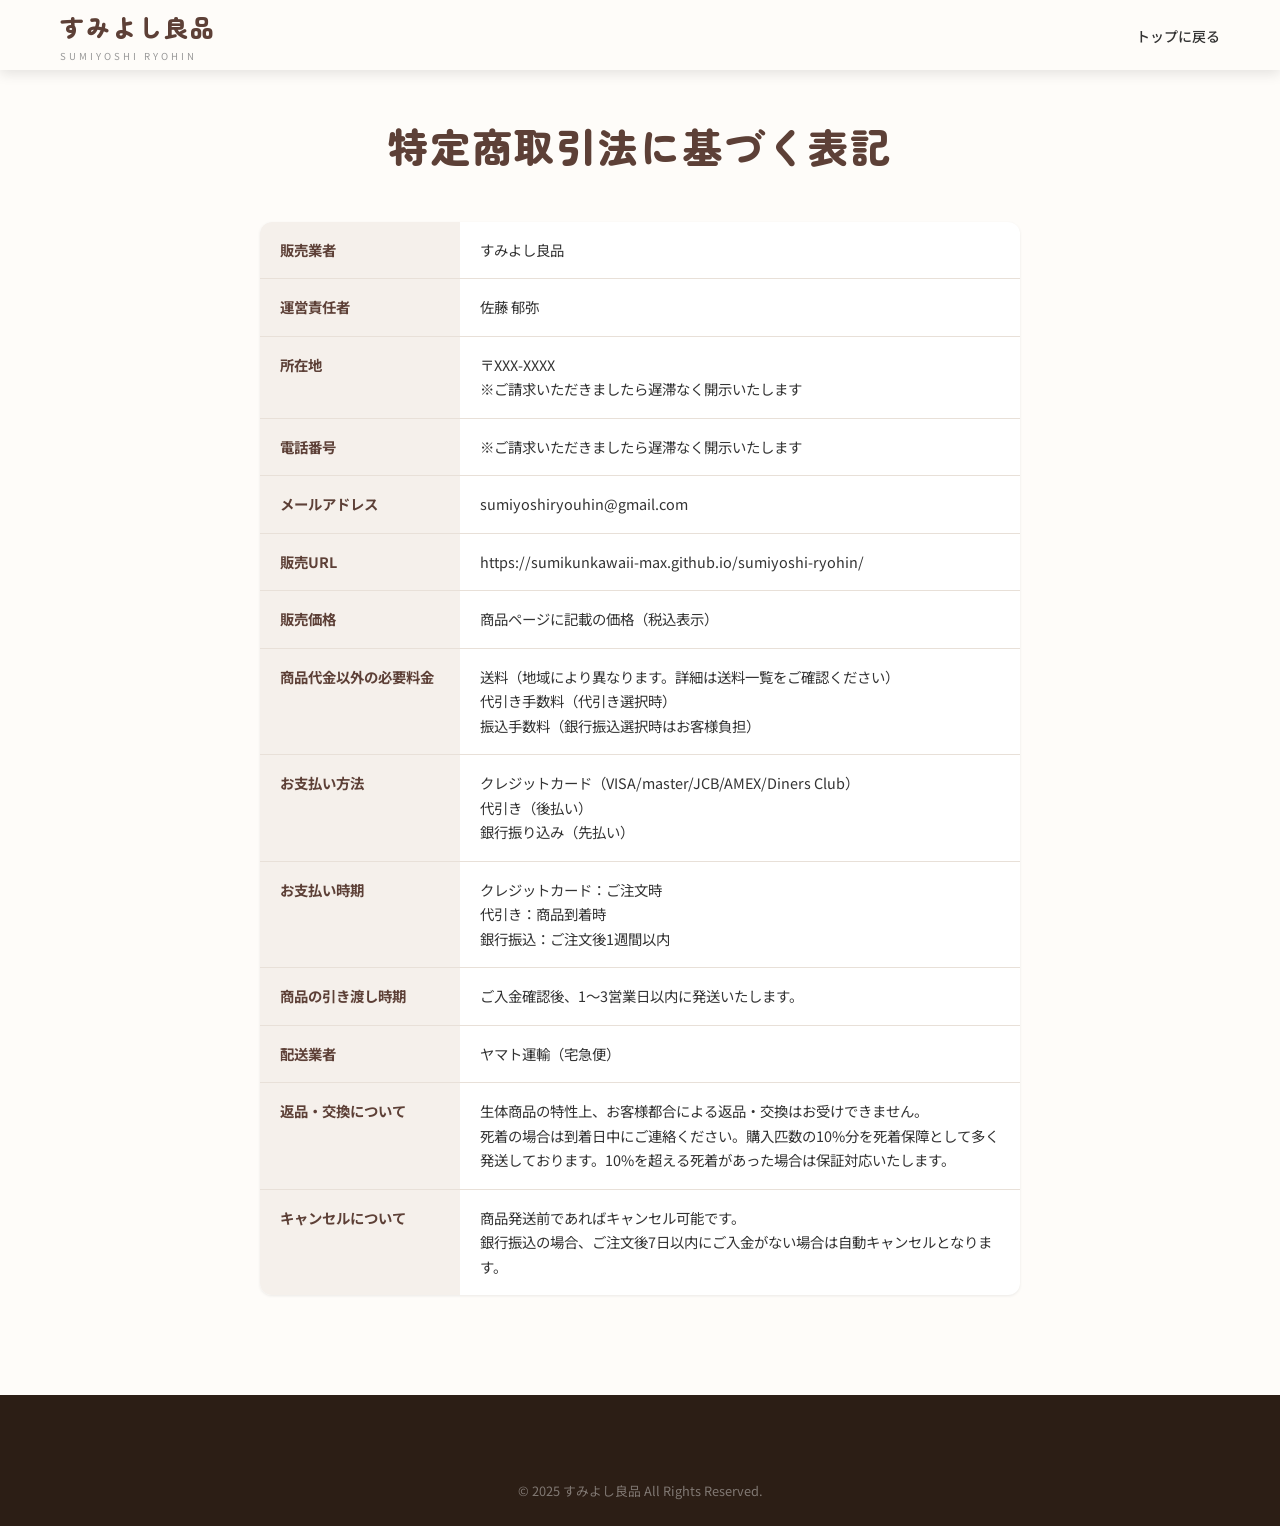
==== tokushoho.html @ f22ff523 "特定商取引法ページ追加・OGPタグ・ファビコン・コピーライト修正" ====
<!DOCTYPE html>
<html lang="ja">
<head>
  <meta charset="UTF-8">
  <meta name="viewport" content="width=device-width, initial-scale=1.0">
  <title>特定商取引法に基づく表記 | すみよし良品</title>
  <link rel="preconnect" href="https://fonts.googleapis.com">
  <link rel="preconnect" href="https://fonts.gstatic.com" crossorigin>
  <link href="https://fonts.googleapis.com/css2?family=Noto+Sans+JP:wght@300;400;500;700;900&family=Zen+Maru+Gothic:wght@400;500;700;900&display=swap" rel="stylesheet">
  <link rel="stylesheet" href="style.css">
  <link rel="icon" href="data:image/svg+xml,<svg xmlns='http://www.w3.org/2000/svg' viewBox='0 0 100 100'><rect width='100' height='100' rx='15' fill='%235D4037'/><text x='50' y='68' font-size='50' text-anchor='middle' fill='white' font-family='sans-serif' font-weight='bold'>良</text></svg>">
</head>
<body>

  <header class="header scrolled" style="position:relative;">
    <div class="header-inner">
      <div class="logo">
        <a href="index.html">
          <span class="logo-main">すみよし良品</span>
          <span class="logo-sub">SUMIYOSHI RYOHIN</span>
        </a>
      </div>
      <nav class="nav" style="display:flex;">
        <ul>
          <li><a href="index.html">トップに戻る</a></li>
        </ul>
      </nav>
    </div>
  </header>

  <section class="section" style="padding-top:40px;">
    <div class="container" style="max-width:800px;">
      <h1 class="section-title" style="text-align:center;margin-bottom:40px;">特定商取引法に基づく表記</h1>

      <table class="legal-table">
        <tr>
          <th>販売業者</th>
          <td>すみよし良品</td>
        </tr>
        <tr>
          <th>運営責任者</th>
          <td>佐藤 郁弥</td>
        </tr>
        <tr>
          <th>所在地</th>
          <td>〒XXX-XXXX<br>※ご請求いただきましたら遅滞なく開示いたします</td>
        </tr>
        <tr>
          <th>電話番号</th>
          <td>※ご請求いただきましたら遅滞なく開示いたします</td>
        </tr>
        <tr>
          <th>メールアドレス</th>
          <td>sumiyoshiryouhin@gmail.com</td>
        </tr>
        <tr>
          <th>販売URL</th>
          <td>https://sumikunkawaii-max.github.io/sumiyoshi-ryohin/</td>
        </tr>
        <tr>
          <th>販売価格</th>
          <td>商品ページに記載の価格（税込表示）</td>
        </tr>
        <tr>
          <th>商品代金以外の必要料金</th>
          <td>送料（地域により異なります。詳細は送料一覧をご確認ください）<br>代引き手数料（代引き選択時）<br>振込手数料（銀行振込選択時はお客様負担）</td>
        </tr>
        <tr>
          <th>お支払い方法</th>
          <td>クレジットカード（VISA/master/JCB/AMEX/Diners Club）<br>代引き（後払い）<br>銀行振り込み（先払い）</td>
        </tr>
        <tr>
          <th>お支払い時期</th>
          <td>クレジットカード：ご注文時<br>代引き：商品到着時<br>銀行振込：ご注文後1週間以内</td>
        </tr>
        <tr>
          <th>商品の引き渡し時期</th>
          <td>ご入金確認後、1〜3営業日以内に発送いたします。</td>
        </tr>
        <tr>
          <th>配送業者</th>
          <td>ヤマト運輸（宅急便）</td>
        </tr>
        <tr>
          <th>返品・交換について</th>
          <td>生体商品の特性上、お客様都合による返品・交換はお受けできません。<br>死着の場合は到着日中にご連絡ください。購入匹数の10%分を死着保障として多く発送しております。10%を超える死着があった場合は保証対応いたします。</td>
        </tr>
        <tr>
          <th>キャンセルについて</th>
          <td>商品発送前であればキャンセル可能です。<br>銀行振込の場合、ご注文後7日以内にご入金がない場合は自動キャンセルとなります。</td>
        </tr>
      </table>
    </div>
  </section>

  <footer class="footer">
    <div class="container">
      <div class="footer-bottom">
        <p>&copy; 2025 すみよし良品 All Rights Reserved.</p>
      </div>
    </div>
  </footer>

</body>
</html>
---- style.css ----
/* =============================================
   すみよし良品 - スタイルシート
   ============================================= */

/* リセット・基本設定 */
*,
*::before,
*::after {
  margin: 0;
  padding: 0;
  box-sizing: border-box;
}

:root {
  --color-primary: #5D4037;
  --color-primary-light: #8D6E63;
  --color-primary-dark: #3E2723;
  --color-accent: #D4A843;
  --color-accent-light: #F0D68A;
  --color-bg: #FEFCF9;
  --color-bg-warm: #F5F0EB;
  --color-bg-dark: #2C1E15;
  --color-text: #333333;
  --color-text-light: #666666;
  --color-text-muted: #999999;
  --color-white: #FFFFFF;
  --color-border: #E8E0D8;
  --color-success: #4CAF50;
  --color-ss: #8BC34A;
  --color-s: #42A5F5;
  --color-m: #FF9800;
  --color-l: #E53935;
  --font-main: 'Noto Sans JP', 'Hiragino Kaku Gothic ProN', 'Hiragino Sans', Meiryo, sans-serif;
  --font-display: 'Zen Maru Gothic', 'Noto Sans JP', sans-serif;
  --shadow-sm: 0 1px 3px rgba(0,0,0,0.08);
  --shadow-md: 0 4px 12px rgba(0,0,0,0.1);
  --shadow-lg: 0 8px 30px rgba(0,0,0,0.12);
  --shadow-xl: 0 20px 60px rgba(0,0,0,0.15);
  --radius-sm: 8px;
  --radius-md: 12px;
  --radius-lg: 20px;
  --radius-xl: 28px;
  --transition: 0.3s ease;
}

html {
  scroll-behavior: smooth;
  font-size: 16px;
}

body {
  font-family: var(--font-main);
  color: var(--color-text);
  background-color: var(--color-bg);
  line-height: 1.8;
  -webkit-font-smoothing: antialiased;
  overflow-x: hidden;
}

img {
  max-width: 100%;
  height: auto;
  display: block;
}

a {
  text-decoration: none;
  color: inherit;
  transition: var(--transition);
}

ul {
  list-style: none;
}

.container {
  max-width: 1200px;
  margin: 0 auto;
  padding: 0 20px;
}

/* =============================================
   ヘッダー
   ============================================= */
.header {
  position: fixed;
  top: 0;
  left: 0;
  width: 100%;
  z-index: 1000;
  background: rgba(254, 252, 249, 0.95);
  backdrop-filter: blur(10px);
  -webkit-backdrop-filter: blur(10px);
  transition: var(--transition);
}

.header.scrolled {
  box-shadow: var(--shadow-md);
}

.header-inner {
  max-width: 1200px;
  margin: 0 auto;
  padding: 0 20px;
  display: flex;
  align-items: center;
  justify-content: space-between;
  height: 70px;
}

.logo a {
  display: flex;
  flex-direction: column;
  align-items: flex-start;
}

.logo-main {
  font-family: var(--font-display);
  font-size: 1.5rem;
  font-weight: 900;
  color: var(--color-primary);
  letter-spacing: 2px;
}

.logo-sub {
  font-size: 0.6rem;
  color: var(--color-text-muted);
  letter-spacing: 3px;
  text-transform: uppercase;
}

.nav ul {
  display: flex;
  gap: 32px;
}

.nav a {
  font-size: 0.875rem;
  font-weight: 500;
  color: var(--color-text);
  position: relative;
  padding: 4px 0;
}

.nav a::after {
  content: '';
  position: absolute;
  bottom: 0;
  left: 0;
  width: 0;
  height: 2px;
  background: var(--color-accent);
  transition: width 0.3s ease;
}

.nav a:hover::after {
  width: 100%;
}

.nav a:hover {
  color: var(--color-primary);
}

/* ヘッダーカートボタン */
.header-cart-btn {
  position: relative;
  background: none;
  border: none;
  cursor: pointer;
  padding: 8px;
  color: var(--color-primary);
  transition: var(--transition);
}

.header-cart-btn:hover {
  color: var(--color-accent);
}

.header-cart-btn svg {
  width: 24px;
  height: 24px;
}

.cart-count {
  position: absolute;
  top: 0;
  right: 0;
  width: 18px;
  height: 18px;
  background: var(--color-text-muted);
  color: var(--color-white);
  font-size: 0.65rem;
  font-weight: 700;
  border-radius: 50%;
  display: flex;
  align-items: center;
  justify-content: center;
  transition: var(--transition);
}

.cart-count.has-items {
  background: var(--color-l);
  animation: cartBounce 0.4s ease;
}

@keyframes cartBounce {
  0%, 100% { transform: scale(1); }
  50% { transform: scale(1.3); }
}

/* ハンバーガー */
.hamburger {
  display: none;
  flex-direction: column;
  gap: 6px;
  background: none;
  border: none;
  cursor: pointer;
  padding: 8px;
  z-index: 1001;
}

.hamburger span {
  display: block;
  width: 24px;
  height: 2px;
  background: var(--color-primary);
  transition: var(--transition);
}

.hamburger.active span:nth-child(1) {
  transform: rotate(45deg) translate(6px, 6px);
}

.hamburger.active span:nth-child(2) {
  opacity: 0;
}

.hamburger.active span:nth-child(3) {
  transform: rotate(-45deg) translate(6px, -6px);
}

/* =============================================
   ヒーローセクション
   ============================================= */
.hero {
  position: relative;
  min-height: 100vh;
  display: flex;
  align-items: center;
  justify-content: center;
  background: linear-gradient(135deg, #3E2723 0%, #5D4037 30%, #795548 60%, #8D6E63 100%);
  overflow: hidden;
}

.hero::before {
  content: '';
  position: absolute;
  inset: 0;
  background:
    radial-gradient(circle at 20% 50%, rgba(212, 168, 67, 0.15) 0%, transparent 50%),
    radial-gradient(circle at 80% 20%, rgba(212, 168, 67, 0.1) 0%, transparent 40%),
    radial-gradient(circle at 60% 80%, rgba(255, 255, 255, 0.05) 0%, transparent 40%);
}

.hero::after {
  content: '';
  position: absolute;
  inset: 0;
  background: url("data:image/svg+xml,%3Csvg width='60' height='60' viewBox='0 0 60 60' xmlns='http://www.w3.org/2000/svg'%3E%3Cg fill='none' fill-rule='evenodd'%3E%3Cg fill='%23ffffff' fill-opacity='0.03'%3E%3Cpath d='M36 34v-4h-2v4h-4v2h4v4h2v-4h4v-2h-4zm0-30V0h-2v4h-4v2h4v4h2V6h4V4h-4zM6 34v-4H4v4H0v2h4v4h2v-4h4v-2H6zM6 4V0H4v4H0v2h4v4h2V6h4V4H6z'/%3E%3C/g%3E%3C/g%3E%3C/svg%3E");
}

.hero-overlay {
  position: absolute;
  inset: 0;
  background: rgba(0, 0, 0, 0.1);
}

.hero-content {
  position: relative;
  z-index: 1;
  text-align: center;
  padding: 20px;
  animation: fadeInUp 1s ease;
}

.hero-badge {
  display: inline-block;
  padding: 8px 24px;
  background: rgba(212, 168, 67, 0.2);
  border: 1px solid rgba(212, 168, 67, 0.4);
  border-radius: 50px;
  color: var(--color-accent-light);
  font-size: 0.85rem;
  font-weight: 500;
  letter-spacing: 2px;
  margin-bottom: 24px;
}

.hero-title {
  font-family: var(--font-display);
  font-size: clamp(2.5rem, 8vw, 5rem);
  font-weight: 900;
  color: var(--color-white);
  letter-spacing: 8px;
  margin-bottom: 20px;
  text-shadow: 0 2px 20px rgba(0,0,0,0.3);
}

.hero-subtitle {
  font-size: clamp(1rem, 2.5vw, 1.25rem);
  color: rgba(255, 255, 255, 0.85);
  line-height: 2;
  margin-bottom: 32px;
  font-weight: 300;
}

.hero-features {
  display: flex;
  gap: 16px;
  justify-content: center;
  flex-wrap: wrap;
  margin-bottom: 40px;
}

.hero-features span {
  padding: 8px 20px;
  background: rgba(255, 255, 255, 0.1);
  border: 1px solid rgba(255, 255, 255, 0.2);
  border-radius: 50px;
  color: var(--color-white);
  font-size: 0.85rem;
  font-weight: 400;
  backdrop-filter: blur(4px);
}

.btn-primary {
  display: inline-block;
  padding: 16px 48px;
  background: var(--color-accent);
  color: var(--color-primary-dark);
  font-size: 1rem;
  font-weight: 700;
  border-radius: 50px;
  letter-spacing: 2px;
  transition: var(--transition);
  box-shadow: 0 4px 20px rgba(212, 168, 67, 0.4);
}

.btn-primary:hover {
  background: var(--color-accent-light);
  transform: translateY(-2px);
  box-shadow: 0 8px 30px rgba(212, 168, 67, 0.5);
}

/* =============================================
   お知らせバー
   ============================================= */
.notice-bar {
  background: var(--color-primary);
  color: var(--color-white);
  padding: 14px 20px;
  text-align: center;
  font-size: 0.9rem;
  letter-spacing: 1px;
}

/* =============================================
   セクション共通
   ============================================= */
.section {
  padding: 100px 0;
}

.section-header {
  text-align: center;
  margin-bottom: 60px;
}

.section-label {
  display: inline-block;
  font-size: 0.75rem;
  font-weight: 700;
  letter-spacing: 4px;
  text-transform: uppercase;
  color: var(--color-accent);
  margin-bottom: 12px;
}

.section-title {
  font-family: var(--font-display);
  font-size: clamp(1.75rem, 4vw, 2.5rem);
  font-weight: 900;
  color: var(--color-primary);
  margin-bottom: 16px;
  letter-spacing: 2px;
}

.section-desc {
  font-size: 1rem;
  color: var(--color-text-light);
}

/* =============================================
   サイズガイド
   ============================================= */
.size-guide {
  background: var(--color-bg-warm);
  border-radius: var(--radius-lg);
  padding: 32px 40px;
  margin-bottom: 48px;
}

.size-guide h3 {
  font-family: var(--font-display);
  font-size: 1.1rem;
  font-weight: 700;
  color: var(--color-primary);
  margin-bottom: 20px;
  text-align: center;
}

.size-guide-items {
  display: flex;
  justify-content: center;
  gap: 24px;
  flex-wrap: wrap;
}

.size-guide-item {
  display: flex;
  align-items: center;
  gap: 10px;
}

.size-label {
  display: inline-flex;
  align-items: center;
  justify-content: center;
  width: 40px;
  height: 40px;
  border-radius: 50%;
  font-size: 0.85rem;
  font-weight: 700;
  color: var(--color-white);
}

.size-label.ss { background: var(--color-ss); }
.size-label.s { background: var(--color-s); }
.size-label.m { background: var(--color-m); }
.size-label.l { background: var(--color-l); }

.size-range {
  font-size: 0.9rem;
  color: var(--color-text-light);
}

/* =============================================
   商品カード
   ============================================= */
.product-grid {
  display: grid;
  grid-template-columns: repeat(4, 1fr);
  gap: 24px;
}

.product-card {
  background: var(--color-white);
  border-radius: var(--radius-lg);
  overflow: hidden;
  box-shadow: var(--shadow-sm);
  transition: var(--transition);
  position: relative;
}

.product-card:hover {
  transform: translateY(-6px);
  box-shadow: var(--shadow-xl);
}

.product-badge {
  position: absolute;
  top: 16px;
  left: 16px;
  z-index: 10;
  padding: 4px 14px;
  background: var(--color-l);
  color: var(--color-white);
  font-size: 0.75rem;
  font-weight: 700;
  border-radius: 50px;
  letter-spacing: 1px;
}

.product-image {
  position: relative;
  overflow: hidden;
  aspect-ratio: 1;
}

.product-image img {
  width: 100%;
  height: 100%;
  object-fit: cover;
  transition: transform 0.5s ease;
}

.product-card:hover .product-image img {
  transform: scale(1.05);
}

.product-size-tag {
  position: absolute;
  bottom: 12px;
  right: 12px;
  width: 48px;
  height: 48px;
  border-radius: 50%;
  display: flex;
  align-items: center;
  justify-content: center;
  color: var(--color-white);
  font-size: 1.1rem;
  font-weight: 900;
  box-shadow: var(--shadow-md);
}

.product-size-tag.ss { background: var(--color-ss); }
.product-size-tag.s { background: var(--color-s); }
.product-size-tag.m { background: var(--color-m); }
.product-size-tag.l { background: var(--color-l); }

.product-info {
  padding: 24px;
}

.product-name {
  font-family: var(--font-display);
  font-size: 1.2rem;
  font-weight: 700;
  color: var(--color-primary);
  margin-bottom: 8px;
}

.product-desc {
  font-size: 0.875rem;
  color: var(--color-text-light);
  margin-bottom: 12px;
  line-height: 1.6;
}

.product-specs {
  display: flex;
  gap: 8px;
  flex-wrap: wrap;
  margin-bottom: 20px;
}

.product-specs span {
  padding: 4px 12px;
  background: var(--color-bg-warm);
  border-radius: 50px;
  font-size: 0.75rem;
  color: var(--color-primary-light);
  font-weight: 500;
}

.product-prices {
  border-top: 1px solid var(--color-border);
  padding-top: 16px;
}

/* 価格行（カートボタン付き） */
.price-option {
  display: flex;
  align-items: center;
  justify-content: space-between;
  padding: 10px 0;
  border-bottom: 1px dashed var(--color-border);
  gap: 8px;
}

.price-option:last-child {
  border-bottom: none;
}

.price-option.best {
  background: linear-gradient(135deg, #FFF8E1, #FFF3C4);
  margin: 4px -12px;
  padding: 12px 12px;
  border-radius: var(--radius-sm);
  border-bottom: none;
}

.price-option-left {
  display: flex;
  align-items: center;
  gap: 10px;
  flex-wrap: wrap;
}

.qty {
  font-size: 0.9rem;
  color: var(--color-text-light);
  min-width: 40px;
}

.price {
  font-size: 1.05rem;
  font-weight: 700;
  color: var(--color-primary);
}

.price small {
  font-size: 0.7rem;
  font-weight: 400;
  color: var(--color-text-muted);
}

.price-badge {
  font-size: 0.65rem;
  font-weight: 700;
  color: var(--color-white);
  background: var(--color-accent);
  padding: 2px 8px;
  border-radius: 50px;
}

/* カートに入れるボタン */
.btn-add-cart {
  flex-shrink: 0;
  padding: 6px 14px;
  background: var(--color-primary);
  color: var(--color-white);
  border: none;
  border-radius: var(--radius-sm);
  font-family: var(--font-main);
  font-size: 0.75rem;
  font-weight: 600;
  cursor: pointer;
  transition: var(--transition);
  white-space: nowrap;
}

.btn-add-cart:hover {
  background: var(--color-primary-dark);
  transform: translateY(-1px);
  box-shadow: var(--shadow-sm);
}

.btn-add-cart:active {
  transform: scale(0.95);
}

/* =============================================
   デュビアの良い所
   ============================================= */
.merit-section {
  background: var(--color-bg-warm);
}

.merit-grid {
  display: grid;
  grid-template-columns: repeat(auto-fit, minmax(250px, 1fr));
  gap: 24px;
  margin-bottom: 48px;
}

.merit-card {
  background: var(--color-white);
  border-radius: var(--radius-lg);
  padding: 40px 28px;
  text-align: center;
  box-shadow: var(--shadow-sm);
  transition: var(--transition);
}

.merit-card:hover {
  transform: translateY(-4px);
  box-shadow: var(--shadow-lg);
}

.merit-icon {
  width: 60px;
  height: 60px;
  margin: 0 auto 20px;
  display: flex;
  align-items: center;
  justify-content: center;
  background: linear-gradient(135deg, var(--color-accent), var(--color-accent-light));
  border-radius: 50%;
  color: var(--color-white);
}

.merit-icon svg {
  width: 28px;
  height: 28px;
}

.merit-card h3 {
  font-family: var(--font-display);
  font-size: 1.2rem;
  font-weight: 700;
  color: var(--color-primary);
  margin-bottom: 12px;
}

.merit-card p {
  font-size: 0.9rem;
  color: var(--color-text-light);
  line-height: 1.7;
}

.merit-image-section {
  max-width: 700px;
  margin: 0 auto;
  border-radius: var(--radius-lg);
  overflow: hidden;
  box-shadow: var(--shadow-lg);
}

/* =============================================
   当店のデュビア
   ============================================= */
.about-card {
  display: grid;
  grid-template-columns: 1fr 1fr;
  gap: 48px;
  align-items: start;
  background: var(--color-white);
  border-radius: var(--radius-xl);
  overflow: hidden;
  box-shadow: var(--shadow-lg);
}

.about-card-img {
  height: 100%;
}

.about-card-img img {
  width: 100%;
  height: 100%;
  object-fit: cover;
}

.about-card-content {
  padding: 48px 40px 48px 0;
}

.about-card-content h3 {
  font-family: var(--font-display);
  font-size: 1.5rem;
  font-weight: 700;
  color: var(--color-primary);
  margin-bottom: 32px;
  position: relative;
  padding-bottom: 16px;
}

.about-card-content h3::after {
  content: '';
  position: absolute;
  bottom: 0;
  left: 0;
  width: 60px;
  height: 3px;
  background: var(--color-accent);
  border-radius: 2px;
}

.about-points {
  display: flex;
  flex-direction: column;
  gap: 28px;
}

.about-point {
  display: flex;
  gap: 20px;
  align-items: flex-start;
}

.point-number {
  flex-shrink: 0;
  width: 44px;
  height: 44px;
  display: flex;
  align-items: center;
  justify-content: center;
  background: var(--color-bg-warm);
  border-radius: 50%;
  font-size: 0.85rem;
  font-weight: 700;
  color: var(--color-accent);
}

.point-text h4 {
  font-family: var(--font-display);
  font-size: 1.05rem;
  font-weight: 700;
  color: var(--color-primary);
  margin-bottom: 6px;
}

.point-text p {
  font-size: 0.9rem;
  color: var(--color-text-light);
  line-height: 1.7;
}

/* =============================================
   発送方法
   ============================================= */
.shipping-section {
  background: var(--color-bg-warm);
}

.shipping-content {
  display: grid;
  grid-template-columns: 1fr 1fr;
  gap: 48px;
  align-items: start;
}

.shipping-image {
  border-radius: var(--radius-lg);
  overflow: hidden;
  box-shadow: var(--shadow-lg);
}

.shipping-details {
  display: flex;
  flex-direction: column;
  gap: 24px;
}

.shipping-item {
  display: flex;
  gap: 20px;
  align-items: flex-start;
  background: var(--color-white);
  border-radius: var(--radius-md);
  padding: 28px;
  box-shadow: var(--shadow-sm);
  transition: var(--transition);
}

.shipping-item:hover {
  box-shadow: var(--shadow-md);
  transform: translateX(4px);
}

.shipping-icon {
  flex-shrink: 0;
  width: 48px;
  height: 48px;
  display: flex;
  align-items: center;
  justify-content: center;
  background: linear-gradient(135deg, var(--color-primary), var(--color-primary-light));
  border-radius: var(--radius-sm);
  color: var(--color-white);
}

.shipping-icon svg {
  width: 24px;
  height: 24px;
}

.shipping-item h4 {
  font-family: var(--font-display);
  font-size: 1rem;
  font-weight: 700;
  color: var(--color-primary);
  margin-bottom: 6px;
}

.shipping-item p {
  font-size: 0.875rem;
  color: var(--color-text-light);
  line-height: 1.7;
}

/* =============================================
   よくある質問
   ============================================= */
.faq-list {
  max-width: 800px;
  margin: 0 auto;
}

.faq-item {
  background: var(--color-white);
  border-radius: var(--radius-md);
  margin-bottom: 12px;
  box-shadow: var(--shadow-sm);
  overflow: hidden;
  transition: var(--transition);
}

.faq-item:hover {
  box-shadow: var(--shadow-md);
}

.faq-item summary {
  padding: 20px 28px;
  font-size: 0.95rem;
  font-weight: 600;
  color: var(--color-primary);
  cursor: pointer;
  list-style: none;
  display: flex;
  align-items: center;
  justify-content: space-between;
  gap: 16px;
}

.faq-item summary::-webkit-details-marker {
  display: none;
}

.faq-item summary::after {
  content: '+';
  font-size: 1.4rem;
  font-weight: 300;
  color: var(--color-accent);
  flex-shrink: 0;
  transition: var(--transition);
}

.faq-item[open] summary::after {
  content: '-';
}

.faq-item p {
  padding: 0 28px 20px;
  font-size: 0.9rem;
  color: var(--color-text-light);
  line-height: 1.8;
  border-top: 1px solid var(--color-border);
  padding-top: 16px;
  margin: 0 20px;
}

/* =============================================
   フッター
   ============================================= */
.footer {
  background: var(--color-bg-dark);
  color: rgba(255, 255, 255, 0.7);
  padding: 60px 0 0;
}

.footer-content {
  display: grid;
  grid-template-columns: 2fr 1fr 1fr;
  gap: 40px;
  padding-bottom: 40px;
  border-bottom: 1px solid rgba(255, 255, 255, 0.1);
}

.footer-logo {
  font-family: var(--font-display);
  font-size: 1.5rem;
  font-weight: 900;
  color: var(--color-white);
  margin-bottom: 12px;
}

.footer-desc {
  font-size: 0.875rem;
  line-height: 1.8;
}

.footer-links h4 {
  font-size: 0.875rem;
  font-weight: 700;
  color: var(--color-white);
  margin-bottom: 16px;
  letter-spacing: 1px;
}

.footer-links li {
  margin-bottom: 10px;
}

.footer-links a {
  font-size: 0.85rem;
  color: rgba(255, 255, 255, 0.6);
  transition: var(--transition);
}

.footer-links a:hover {
  color: var(--color-accent);
}

.footer-bottom {
  padding: 24px 0;
  text-align: center;
  font-size: 0.8rem;
  color: rgba(255, 255, 255, 0.4);
}

/* =============================================
   カートサイドパネル
   ============================================= */
.cart-overlay {
  position: fixed;
  inset: 0;
  background: rgba(0, 0, 0, 0.5);
  z-index: 2000;
  opacity: 0;
  visibility: hidden;
  transition: var(--transition);
}

.cart-overlay.open {
  opacity: 1;
  visibility: visible;
}

.cart-panel {
  position: fixed;
  top: 0;
  right: -420px;
  width: 400px;
  max-width: 90vw;
  height: 100vh;
  background: var(--color-white);
  z-index: 2001;
  display: flex;
  flex-direction: column;
  transition: right 0.35s ease;
  box-shadow: var(--shadow-xl);
}

.cart-panel.open {
  right: 0;
}

.cart-panel-header {
  display: flex;
  align-items: center;
  justify-content: space-between;
  padding: 20px 24px;
  border-bottom: 1px solid var(--color-border);
  flex-shrink: 0;
}

.cart-panel-header h3 {
  font-family: var(--font-display);
  font-size: 1.1rem;
  font-weight: 700;
  color: var(--color-primary);
}

.cart-close {
  background: none;
  border: none;
  cursor: pointer;
  padding: 4px;
  color: var(--color-text-muted);
  transition: var(--transition);
}

.cart-close:hover {
  color: var(--color-text);
}

.cart-close svg {
  width: 24px;
  height: 24px;
}

.cart-items {
  flex: 1;
  overflow-y: auto;
  padding: 16px 24px;
}

.cart-empty {
  display: flex;
  flex-direction: column;
  align-items: center;
  justify-content: center;
  height: 200px;
  color: var(--color-text-muted);
  gap: 16px;
}

.cart-empty svg {
  width: 48px;
  height: 48px;
  opacity: 0.4;
}

.cart-empty p {
  font-size: 0.9rem;
}

/* カートアイテム */
.cart-item {
  display: flex;
  align-items: center;
  justify-content: space-between;
  padding: 16px 0;
  border-bottom: 1px solid var(--color-border);
  gap: 12px;
}

.cart-item:last-child {
  border-bottom: none;
}

.cart-item-info {
  flex: 1;
  min-width: 0;
}

.cart-item-name {
  font-size: 0.9rem;
  font-weight: 600;
  color: var(--color-primary);
  margin-bottom: 2px;
}

.cart-item-qty {
  font-size: 0.8rem;
  color: var(--color-text-muted);
}

.cart-item-price {
  font-size: 0.95rem;
  font-weight: 700;
  color: var(--color-primary);
  margin-top: 4px;
}

.cart-item-actions {
  display: flex;
  align-items: center;
  gap: 12px;
  flex-shrink: 0;
}

.qty-control {
  display: flex;
  align-items: center;
  border: 1px solid var(--color-border);
  border-radius: var(--radius-sm);
  overflow: hidden;
}

.qty-control button {
  width: 32px;
  height: 32px;
  background: var(--color-bg-warm);
  border: none;
  cursor: pointer;
  font-size: 1rem;
  color: var(--color-text);
  transition: var(--transition);
  display: flex;
  align-items: center;
  justify-content: center;
}

.qty-control button:hover {
  background: var(--color-border);
}

.qty-control span {
  width: 32px;
  text-align: center;
  font-size: 0.85rem;
  font-weight: 600;
}

.cart-item-remove {
  background: none;
  border: none;
  cursor: pointer;
  padding: 4px;
  color: var(--color-text-muted);
  transition: var(--transition);
}

.cart-item-remove:hover {
  color: var(--color-l);
}

.cart-item-remove svg {
  width: 18px;
  height: 18px;
}

/* カートフッター */
.cart-footer {
  border-top: 2px solid var(--color-border);
  padding: 20px 24px;
  flex-shrink: 0;
  background: var(--color-bg);
}

.cart-total {
  display: flex;
  align-items: center;
  justify-content: space-between;
  margin-bottom: 16px;
  font-size: 0.95rem;
  font-weight: 500;
}

.cart-total-price {
  font-size: 1.3rem;
  font-weight: 900;
  color: var(--color-primary);
}

.btn-checkout {
  width: 100%;
  padding: 16px;
  background: var(--color-accent);
  color: var(--color-primary-dark);
  border: none;
  border-radius: var(--radius-sm);
  font-family: var(--font-main);
  font-size: 1rem;
  font-weight: 700;
  letter-spacing: 2px;
  cursor: pointer;
  transition: var(--transition);
  margin-bottom: 8px;
}

.btn-checkout:hover {
  background: var(--color-accent-light);
  transform: translateY(-1px);
  box-shadow: var(--shadow-md);
}

.btn-continue {
  width: 100%;
  padding: 12px;
  background: none;
  border: 1px solid var(--color-border);
  border-radius: var(--radius-sm);
  font-family: var(--font-main);
  font-size: 0.85rem;
  color: var(--color-text-light);
  cursor: pointer;
  transition: var(--transition);
}

.btn-continue:hover {
  border-color: var(--color-primary-light);
  color: var(--color-primary);
}

/* =============================================
   注文フォームモーダル
   ============================================= */
.modal-overlay {
  position: fixed;
  inset: 0;
  background: rgba(0, 0, 0, 0.6);
  z-index: 3000;
  opacity: 0;
  visibility: hidden;
  transition: var(--transition);
}

.modal-overlay.open {
  opacity: 1;
  visibility: visible;
}

.modal {
  position: fixed;
  top: 50%;
  left: 50%;
  transform: translate(-50%, -50%) scale(0.95);
  width: 600px;
  max-width: 95vw;
  max-height: 90vh;
  background: var(--color-white);
  border-radius: var(--radius-lg);
  z-index: 3001;
  opacity: 0;
  visibility: hidden;
  transition: all 0.3s ease;
  display: flex;
  flex-direction: column;
  overflow: hidden;
}

.modal.open {
  opacity: 1;
  visibility: visible;
  transform: translate(-50%, -50%) scale(1);
}

.modal-header {
  display: flex;
  align-items: center;
  justify-content: space-between;
  padding: 24px 28px;
  border-bottom: 1px solid var(--color-border);
  flex-shrink: 0;
}

.modal-header h3 {
  font-family: var(--font-display);
  font-size: 1.2rem;
  font-weight: 700;
  color: var(--color-primary);
}

.modal-close {
  background: none;
  border: none;
  cursor: pointer;
  padding: 4px;
  color: var(--color-text-muted);
  transition: var(--transition);
}

.modal-close:hover {
  color: var(--color-text);
}

.modal-close svg {
  width: 24px;
  height: 24px;
}

.modal-body {
  padding: 28px;
  overflow-y: auto;
  flex: 1;
}

/* 注文サマリー */
.order-summary {
  margin-bottom: 28px;
}

.order-items-list {
  background: var(--color-bg-warm);
  border-radius: var(--radius-md);
  padding: 16px 20px;
}

.order-item-row {
  display: flex;
  justify-content: space-between;
  align-items: center;
  padding: 8px 0;
  font-size: 0.9rem;
  border-bottom: 1px dashed var(--color-border);
}

.order-item-row:last-of-type {
  border-bottom: none;
}

.order-item-name {
  color: var(--color-text);
}

.order-item-price {
  font-weight: 600;
  color: var(--color-primary);
}

.order-total-row {
  display: flex;
  justify-content: space-between;
  align-items: center;
  padding: 12px 0 0;
  margin-top: 8px;
  border-top: 2px solid var(--color-primary);
  font-weight: 700;
}

.order-total-price {
  font-size: 1.2rem;
  color: var(--color-primary);
}

/* フォーム */
.form-section-title {
  font-family: var(--font-display);
  font-size: 1rem;
  font-weight: 700;
  color: var(--color-primary);
  margin-bottom: 20px;
  padding-bottom: 8px;
  border-bottom: 2px solid var(--color-accent);
}

.form-group {
  margin-bottom: 20px;
}

.form-group label {
  display: block;
  font-size: 0.9rem;
  font-weight: 600;
  color: var(--color-primary);
  margin-bottom: 6px;
}

.required {
  font-size: 0.7rem;
  color: var(--color-l);
  background: #FFEBEE;
  padding: 2px 6px;
  border-radius: 4px;
  margin-left: 4px;
}

.form-group input,
.form-group select,
.form-group textarea {
  width: 100%;
  padding: 12px 14px;
  border: 2px solid var(--color-border);
  border-radius: var(--radius-sm);
  font-family: var(--font-main);
  font-size: 0.95rem;
  color: var(--color-text);
  transition: var(--transition);
  background: var(--color-bg);
}

.form-group input:focus,
.form-group select:focus,
.form-group textarea:focus {
  outline: none;
  border-color: var(--color-accent);
  box-shadow: 0 0 0 3px rgba(212, 168, 67, 0.15);
}

.form-group input::placeholder,
.form-group textarea::placeholder {
  color: var(--color-text-muted);
}

.form-row {
  display: grid;
  grid-template-columns: 1fr 1fr;
  gap: 16px;
}

/* 郵便番号検索 */
.zip-row {
  display: flex;
  gap: 8px;
}

.zip-row input {
  flex: 1;
}

.btn-zip-search {
  flex-shrink: 0;
  padding: 12px 18px;
  background: var(--color-primary);
  color: var(--color-white);
  border: none;
  border-radius: var(--radius-sm);
  font-family: var(--font-main);
  font-size: 0.85rem;
  font-weight: 600;
  cursor: pointer;
  transition: var(--transition);
  white-space: nowrap;
}

.btn-zip-search:hover {
  background: var(--color-primary-dark);
}

.zip-hint {
  font-size: 0.8rem;
  margin-top: 6px;
  color: var(--color-text-muted);
}

.zip-hint.zip-success {
  color: var(--color-success);
  font-weight: 500;
}

.zip-hint.zip-error {
  color: var(--color-l);
}

/* 支払い方法ヒント */
.payment-hint {
  font-size: 0.8rem;
  margin-top: 6px;
  color: var(--color-text-muted);
}

.payment-hint.payment-info {
  color: var(--color-primary-light);
  font-weight: 500;
}

/* =============================================
   ご利用ガイド（タブ）
   ============================================= */
.guide-section {
  background: var(--color-bg-warm);
}

.guide-tabs {
  display: flex;
  justify-content: center;
  gap: 4px;
  margin-bottom: 36px;
  background: var(--color-white);
  border-radius: 50px;
  padding: 4px;
  max-width: 500px;
  margin-left: auto;
  margin-right: auto;
  box-shadow: var(--shadow-sm);
}

.guide-tab {
  flex: 1;
  padding: 12px 20px;
  border: none;
  background: none;
  border-radius: 50px;
  font-family: var(--font-main);
  font-size: 0.85rem;
  font-weight: 600;
  color: var(--color-text-light);
  cursor: pointer;
  transition: var(--transition);
}

.guide-tab.active {
  background: var(--color-primary);
  color: var(--color-white);
}

.guide-tab:hover:not(.active) {
  color: var(--color-primary);
}

.guide-content {
  display: none;
}

.guide-content.active {
  display: block;
}

.guide-notice {
  margin-bottom: 28px;
}

.guide-notice-highlight {
  background: linear-gradient(135deg, #FFF8E1, #FFF3C4);
  border: 2px solid var(--color-accent);
  border-radius: var(--radius-md);
  padding: 20px 28px;
  text-align: center;
}

.guide-notice-highlight strong {
  font-size: 1.15rem;
  color: var(--color-primary);
  display: block;
  margin-bottom: 8px;
}

.guide-notice-highlight p {
  font-size: 0.8rem;
  color: var(--color-text-light);
  line-height: 1.6;
}

/* 送料テーブル */
.shipping-table-wrap {
  overflow-x: auto;
  border-radius: var(--radius-md);
  box-shadow: var(--shadow-sm);
}

.shipping-table {
  width: 100%;
  border-collapse: collapse;
  background: var(--color-white);
  font-size: 0.85rem;
}

.shipping-table th {
  background: var(--color-primary);
  color: var(--color-white);
  padding: 12px 16px;
  text-align: left;
  font-weight: 600;
  font-size: 0.8rem;
  white-space: nowrap;
}

.shipping-table td {
  padding: 10px 16px;
  border-bottom: 1px solid var(--color-border);
  color: var(--color-text);
}

.shipping-table tr:nth-child(even) td {
  background: var(--color-bg);
}

.shipping-table tr.area-header td:first-child {
  font-weight: 700;
  color: var(--color-primary);
  background: var(--color-bg-warm);
}

/* お支払い方法 */
.payment-methods {
  display: flex;
  flex-direction: column;
  gap: 16px;
}

.payment-method-card {
  display: flex;
  gap: 20px;
  align-items: flex-start;
  background: var(--color-white);
  border-radius: var(--radius-md);
  padding: 24px;
  box-shadow: var(--shadow-sm);
}

.payment-method-icon {
  flex-shrink: 0;
  width: 48px;
  height: 48px;
  display: flex;
  align-items: center;
  justify-content: center;
  background: var(--color-bg-warm);
  border-radius: var(--radius-sm);
  color: var(--color-primary);
}

.payment-method-icon svg {
  width: 24px;
  height: 24px;
}

.payment-method-card h4 {
  font-family: var(--font-display);
  font-size: 1rem;
  font-weight: 700;
  color: var(--color-primary);
  margin-bottom: 4px;
}

.payment-method-card p {
  font-size: 0.85rem;
  color: var(--color-text-light);
  line-height: 1.6;
}

.card-brands {
  display: flex;
  gap: 6px;
  margin-top: 10px;
  flex-wrap: wrap;
}

.card-brands span {
  padding: 3px 10px;
  background: var(--color-bg);
  border: 1px solid var(--color-border);
  border-radius: 4px;
  font-size: 0.7rem;
  font-weight: 600;
  color: var(--color-text-light);
}

/* 保証・返品 */
.guarantee-list {
  display: flex;
  flex-direction: column;
  gap: 16px;
}

.guarantee-item {
  background: var(--color-white);
  border-radius: var(--radius-md);
  padding: 24px;
  box-shadow: var(--shadow-sm);
}

.guarantee-item h4 {
  font-family: var(--font-display);
  font-size: 1rem;
  font-weight: 700;
  color: var(--color-primary);
  margin-bottom: 8px;
  padding-bottom: 8px;
  border-bottom: 2px solid var(--color-accent);
  display: inline-block;
}

.guarantee-item p {
  font-size: 0.9rem;
  color: var(--color-text-light);
  line-height: 1.7;
  margin-bottom: 6px;
}

.guarantee-item p:last-child {
  margin-bottom: 0;
}

.guarantee-example {
  background: var(--color-bg-warm);
  border-left: 3px solid var(--color-accent);
  padding: 10px 16px;
  border-radius: 0 var(--radius-sm) var(--radius-sm) 0;
  font-size: 0.85rem;
  color: var(--color-primary);
  font-weight: 500;
}

/* =============================================
   お客様の声
   ============================================= */
.reviews-grid {
  display: grid;
  grid-template-columns: repeat(2, 1fr);
  gap: 24px;
}

.review-card {
  background: var(--color-white);
  border-radius: var(--radius-lg);
  padding: 28px;
  box-shadow: var(--shadow-sm);
  transition: var(--transition);
  position: relative;
}

.review-card::before {
  content: '\201C';
  position: absolute;
  top: 16px;
  right: 24px;
  font-size: 3rem;
  color: var(--color-accent-light);
  font-family: Georgia, serif;
  line-height: 1;
}

.review-card:hover {
  box-shadow: var(--shadow-md);
  transform: translateY(-2px);
}

.review-stars {
  margin-bottom: 14px;
}

.review-stars span {
  color: #FFB300;
  font-size: 1rem;
}

.review-text {
  font-size: 0.9rem;
  color: var(--color-text);
  line-height: 1.8;
  margin-bottom: 16px;
}

.review-meta {
  display: flex;
  justify-content: space-between;
  align-items: center;
  flex-wrap: wrap;
  gap: 8px;
  padding-top: 12px;
  border-top: 1px solid var(--color-border);
}

.review-author {
  font-size: 0.8rem;
  font-weight: 600;
  color: var(--color-primary);
}

.review-product {
  font-size: 0.75rem;
  color: var(--color-text-muted);
  background: var(--color-bg-warm);
  padding: 3px 10px;
  border-radius: 50px;
}

/* 送料行のスタイル */
.order-shipping-row {
  background: var(--color-bg);
  margin: 4px -8px;
  padding: 8px 8px;
  border-radius: 4px;
}

.order-shipping-pending {
  font-size: 0.75rem;
  color: var(--color-text-muted);
  font-weight: 400;
}

/* =============================================
   特定商取引法テーブル
   ============================================= */
.legal-table {
  width: 100%;
  border-collapse: collapse;
  background: var(--color-white);
  border-radius: var(--radius-md);
  overflow: hidden;
  box-shadow: var(--shadow-sm);
}

.legal-table th,
.legal-table td {
  padding: 16px 20px;
  border-bottom: 1px solid var(--color-border);
  font-size: 0.9rem;
  line-height: 1.7;
  text-align: left;
  vertical-align: top;
}

.legal-table th {
  background: var(--color-bg-warm);
  font-weight: 700;
  color: var(--color-primary);
  width: 200px;
  white-space: nowrap;
}

.legal-table tr:last-child th,
.legal-table tr:last-child td {
  border-bottom: none;
}

@media (max-width: 768px) {
  .legal-table th,
  .legal-table td {
    display: block;
    width: 100%;
    padding: 12px 16px;
  }

  .legal-table th {
    border-bottom: none;
    padding-bottom: 4px;
  }
}

.order-notice {
  background: #FFF8E1;
  border: 1px solid #FFE082;
  border-radius: var(--radius-sm);
  padding: 14px 18px;
  margin-bottom: 20px;
}

.order-notice p {
  font-size: 0.85rem;
  color: var(--color-text-light);
  line-height: 1.6;
}

.btn-order {
  width: 100%;
  padding: 18px;
  background: var(--color-accent);
  color: var(--color-primary-dark);
  border: none;
  border-radius: var(--radius-sm);
  font-family: var(--font-main);
  font-size: 1.05rem;
  font-weight: 900;
  letter-spacing: 3px;
  cursor: pointer;
  transition: var(--transition);
}

.btn-order:hover {
  background: var(--color-accent-light);
  transform: translateY(-2px);
  box-shadow: var(--shadow-lg);
}

/* =============================================
   トースト通知
   ============================================= */
.toast {
  position: fixed;
  bottom: 30px;
  left: 50%;
  transform: translateX(-50%) translateY(100px);
  background: var(--color-primary-dark);
  color: var(--color-white);
  padding: 14px 28px;
  border-radius: 50px;
  display: flex;
  align-items: center;
  gap: 10px;
  font-size: 0.9rem;
  font-weight: 500;
  box-shadow: var(--shadow-xl);
  z-index: 5000;
  opacity: 0;
  transition: all 0.4s ease;
  white-space: nowrap;
  max-width: 90vw;
}

.toast.show {
  opacity: 1;
  transform: translateX(-50%) translateY(0);
}

.toast svg {
  width: 20px;
  height: 20px;
  flex-shrink: 0;
  color: var(--color-success);
}

/* =============================================
   スクロールトップボタン
   ============================================= */
.scroll-top {
  position: fixed;
  bottom: 24px;
  right: 24px;
  width: 48px;
  height: 48px;
  background: var(--color-primary);
  color: var(--color-white);
  border: none;
  border-radius: 50%;
  display: flex;
  align-items: center;
  justify-content: center;
  cursor: pointer;
  opacity: 0;
  visibility: hidden;
  transition: var(--transition);
  box-shadow: var(--shadow-md);
  z-index: 999;
}

.scroll-top.visible {
  opacity: 1;
  visibility: visible;
}

.scroll-top:hover {
  background: var(--color-primary-dark);
  transform: translateY(-2px);
}

.scroll-top svg {
  width: 20px;
  height: 20px;
}

/* =============================================
   アニメーション
   ============================================= */
@keyframes fadeInUp {
  from {
    opacity: 0;
    transform: translateY(30px);
  }
  to {
    opacity: 1;
    transform: translateY(0);
  }
}

.animate-target {
  opacity: 0;
  transform: translateY(24px);
  transition: opacity 0.6s ease, transform 0.6s ease;
}

.animate-target.animate-in {
  opacity: 1;
  transform: translateY(0);
}

.product-card.animate-target:nth-child(2) { transition-delay: 0.1s; }
.product-card.animate-target:nth-child(3) { transition-delay: 0.2s; }
.product-card.animate-target:nth-child(4) { transition-delay: 0.3s; }

.merit-card.animate-target:nth-child(2) { transition-delay: 0.1s; }
.merit-card.animate-target:nth-child(3) { transition-delay: 0.15s; }
.merit-card.animate-target:nth-child(4) { transition-delay: 0.2s; }

/* =============================================
   レスポンシブ
   ============================================= */

/* タブレット */
@media (max-width: 1024px) {
  .product-grid {
    grid-template-columns: repeat(2, 1fr);
    gap: 20px;
  }

  .about-card {
    grid-template-columns: 1fr;
  }

  .about-card-content {
    padding: 36px;
  }

  .shipping-content {
    grid-template-columns: 1fr;
  }
}

/* スマホ横向き・大きめスマホ */
@media (max-width: 768px) {
  .hamburger {
    display: flex;
    order: 3;
  }

  .header-cart-btn {
    order: 2;
    margin-left: auto;
    margin-right: 8px;
  }

  .logo {
    order: 1;
  }

  .nav {
    position: fixed;
    top: 0;
    right: -100%;
    width: 280px;
    height: 100vh;
    background: var(--color-white);
    box-shadow: var(--shadow-xl);
    transition: right 0.3s ease;
    padding: 80px 32px 32px;
    z-index: 1000;
  }

  .nav.active {
    right: 0;
  }

  .nav ul {
    flex-direction: column;
    gap: 0;
  }

  .nav li {
    border-bottom: 1px solid var(--color-border);
  }

  .nav a {
    display: block;
    padding: 16px 0;
    font-size: 1rem;
  }

  .nav a::after {
    display: none;
  }

  .section {
    padding: 60px 0;
  }

  .section-header {
    margin-bottom: 36px;
  }

  .hero {
    min-height: 90vh;
  }

  .hero-features {
    gap: 8px;
  }

  .hero-features span {
    font-size: 0.75rem;
    padding: 6px 14px;
  }

  .product-grid {
    grid-template-columns: repeat(2, 1fr);
    gap: 12px;
  }

  .product-info {
    padding: 14px;
  }

  .product-name {
    font-size: 0.95rem;
    margin-bottom: 4px;
  }

  .product-desc {
    font-size: 0.75rem;
    margin-bottom: 8px;
    line-height: 1.5;
  }

  .product-specs {
    margin-bottom: 12px;
  }

  .product-specs span {
    font-size: 0.65rem;
    padding: 3px 8px;
  }

  .product-prices {
    padding-top: 10px;
  }

  .price-option {
    flex-direction: column;
    align-items: stretch;
    gap: 6px;
    padding: 8px 0;
  }

  .price-option.best {
    padding: 10px;
    margin: 4px -8px;
  }

  .price-option-left {
    justify-content: space-between;
  }

  .qty {
    font-size: 0.8rem;
  }

  .price {
    font-size: 0.9rem;
  }

  .btn-add-cart {
    width: 100%;
    padding: 8px 12px;
    font-size: 0.75rem;
    text-align: center;
  }

  .product-size-tag {
    width: 36px;
    height: 36px;
    font-size: 0.85rem;
    bottom: 8px;
    right: 8px;
  }

  .product-badge {
    font-size: 0.65rem;
    padding: 3px 10px;
    top: 10px;
    left: 10px;
  }

  .size-guide {
    padding: 20px 16px;
  }

  .size-guide h3 {
    font-size: 0.95rem;
  }

  .size-guide-items {
    gap: 12px;
    justify-content: flex-start;
  }

  .size-guide-item {
    gap: 6px;
  }

  .size-label {
    width: 32px;
    height: 32px;
    font-size: 0.75rem;
  }

  .size-range {
    font-size: 0.8rem;
  }

  .merit-grid {
    grid-template-columns: repeat(2, 1fr);
    gap: 12px;
  }

  .merit-card {
    padding: 24px 16px;
  }

  .merit-icon {
    width: 48px;
    height: 48px;
    margin-bottom: 14px;
  }

  .merit-icon svg {
    width: 22px;
    height: 22px;
  }

  .merit-card h3 {
    font-size: 1rem;
    margin-bottom: 8px;
  }

  .merit-card p {
    font-size: 0.8rem;
    line-height: 1.6;
  }

  .footer-content {
    grid-template-columns: 1fr;
    gap: 32px;
  }

  .form-row {
    grid-template-columns: 1fr;
  }

  /* トースト */
  .toast {
    white-space: normal;
    text-align: center;
    font-size: 0.8rem;
    padding: 12px 20px;
    max-width: 85vw;
  }

  /* モーダル */
  .modal {
    width: 100%;
    max-width: 100vw;
    max-height: 100vh;
    height: 100vh;
    border-radius: 0;
    top: 0;
    left: 0;
    transform: translateY(100%);
  }

  .modal.open {
    transform: translateY(0);
  }

  .modal-body {
    padding: 20px;
  }

  .modal-header {
    padding: 16px 20px;
  }

  .order-item-row {
    font-size: 0.8rem;
  }

  /* ご利用ガイド */
  .guide-tabs {
    max-width: 100%;
  }

  .guide-tab {
    font-size: 0.75rem;
    padding: 10px 12px;
  }

  .guide-notice-highlight {
    padding: 16px 20px;
  }

  .guide-notice-highlight strong {
    font-size: 1rem;
  }

  .shipping-table {
    font-size: 0.75rem;
  }

  .shipping-table th,
  .shipping-table td {
    padding: 8px 10px;
  }

  .payment-method-card {
    padding: 18px;
    gap: 14px;
  }

  .payment-method-icon {
    width: 40px;
    height: 40px;
  }

  .guarantee-item {
    padding: 18px;
  }

  /* お客様の声 */
  .reviews-grid {
    grid-template-columns: 1fr;
    gap: 16px;
  }

  .review-card {
    padding: 20px;
  }

  .review-text {
    font-size: 0.85rem;
  }

  /* FAQ */
  .faq-item summary {
    padding: 16px 20px;
    font-size: 0.85rem;
  }

  .faq-item p {
    padding: 0 20px 16px;
    font-size: 0.8rem;
    margin: 0 12px;
  }

  /* 発送 */
  .shipping-item {
    padding: 20px;
    gap: 14px;
  }

  .shipping-icon {
    width: 40px;
    height: 40px;
  }

  .shipping-icon svg {
    width: 20px;
    height: 20px;
  }

  .shipping-item h4 {
    font-size: 0.9rem;
  }

  .shipping-item p {
    font-size: 0.8rem;
  }
}

/* スマホ縦向き */
@media (max-width: 480px) {
  .header-inner {
    height: 56px;
    padding: 0 12px;
  }

  .logo-main {
    font-size: 1.1rem;
    letter-spacing: 1px;
  }

  .logo-sub {
    font-size: 0.5rem;
  }

  .hero {
    min-height: 80vh;
  }

  .hero-badge {
    font-size: 0.7rem;
    padding: 6px 16px;
  }

  .hero-subtitle {
    font-size: 0.9rem;
  }

  .btn-primary {
    padding: 14px 36px;
    font-size: 0.9rem;
  }

  .notice-bar {
    font-size: 0.75rem;
    padding: 10px 16px;
  }

  .section {
    padding: 48px 0;
  }

  .container {
    padding: 0 14px;
  }

  .section-title {
    font-size: 1.4rem;
  }

  .section-desc {
    font-size: 0.85rem;
  }

  .product-grid {
    grid-template-columns: repeat(2, 1fr);
    gap: 10px;
  }

  .product-info {
    padding: 10px;
  }

  .product-name {
    font-size: 0.85rem;
  }

  .product-desc {
    display: none;
  }

  .product-specs {
    display: none;
  }

  .price-option-left {
    gap: 6px;
  }

  .qty {
    font-size: 0.75rem;
  }

  .price {
    font-size: 0.8rem;
  }

  .price small {
    font-size: 0.6rem;
  }

  .price-badge {
    font-size: 0.55rem;
    padding: 1px 5px;
  }

  .btn-add-cart {
    padding: 8px 10px;
    font-size: 0.7rem;
  }

  .merit-grid {
    grid-template-columns: 1fr 1fr;
    gap: 10px;
  }

  .merit-card {
    padding: 20px 12px;
  }

  .merit-card h3 {
    font-size: 0.9rem;
  }

  .merit-card p {
    font-size: 0.75rem;
  }

  .about-card-content {
    padding: 20px;
  }

  .about-card-content h3 {
    font-size: 1.2rem;
    margin-bottom: 24px;
  }

  .about-point {
    flex-direction: column;
    gap: 8px;
  }

  .point-number {
    width: 36px;
    height: 36px;
    font-size: 0.75rem;
  }

  .point-text h4 {
    font-size: 0.9rem;
  }

  .point-text p {
    font-size: 0.8rem;
  }

  /* カートパネル */
  .cart-panel {
    width: 100vw;
    max-width: 100vw;
    right: -100vw;
  }

  .cart-item-name {
    font-size: 0.8rem;
  }

  .cart-item-qty {
    font-size: 0.7rem;
  }

  .cart-item-price {
    font-size: 0.85rem;
  }

  /* フッター */
  .footer {
    padding: 40px 0 0;
  }

  .footer-logo {
    font-size: 1.2rem;
  }

  .footer-bottom {
    padding: 16px 0;
    font-size: 0.7rem;
  }
}
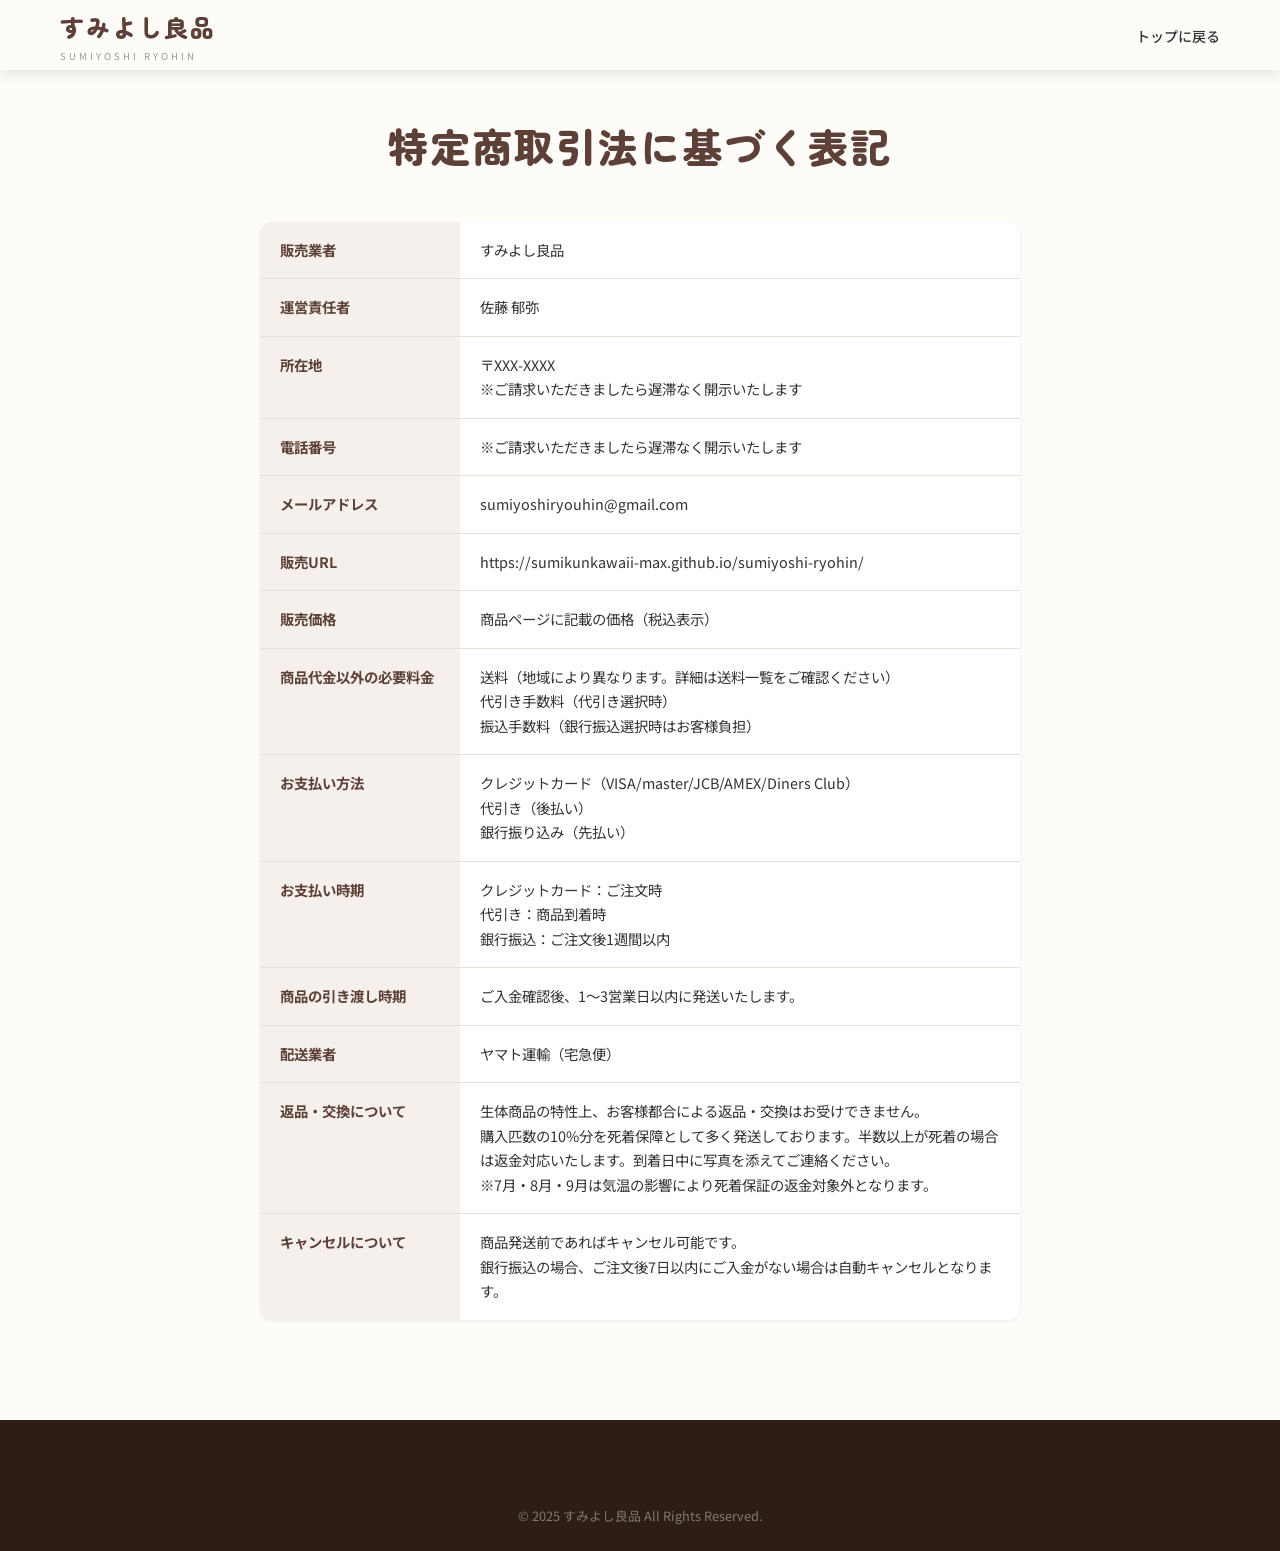
==== commit 0dfc3896: "お知らせバー文言修正・死着保証を半数以上で返金に変更・夏季対象外追加" ====
--- a/tokushoho.html
+++ b/tokushoho.html
@@ -83,7 +83,7 @@
         </tr>
         <tr>
           <th>返品・交換について</th>
-          <td>生体商品の特性上、お客様都合による返品・交換はお受けできません。<br>死着の場合は到着日中にご連絡ください。購入匹数の10%分を死着保障として多く発送しております。10%を超える死着があった場合は保証対応いたします。</td>
+          <td>生体商品の特性上、お客様都合による返品・交換はお受けできません。<br>購入匹数の10%分を死着保障として多く発送しております。半数以上が死着の場合は返金対応いたします。到着日中に写真を添えてご連絡ください。<br>※7月・8月・9月は気温の影響により死着保証の返金対象外となります。</td>
         </tr>
         <tr>
           <th>キャンセルについて</th>
--- a/style.css
+++ b/style.css
@@ -26,10 +26,7 @@
   --color-white: #FFFFFF;
   --color-border: #E8E0D8;
   --color-success: #4CAF50;
-  --color-ss: #8BC34A;
-  --color-s: #42A5F5;
-  --color-m: #FF9800;
-  --color-l: #E53935;
+  --color-danger: #E53935;
   --font-main: 'Noto Sans JP', 'Hiragino Kaku Gothic ProN', 'Hiragino Sans', Meiryo, sans-serif;
   --font-display: 'Zen Maru Gothic', 'Noto Sans JP', sans-serif;
   --shadow-sm: 0 1px 3px rgba(0,0,0,0.08);
@@ -199,7 +196,7 @@
 }
 
 .cart-count.has-items {
-  background: var(--color-l);
+  background: var(--color-accent);
   animation: cartBounce 0.4s ease;
 }
 
@@ -402,6 +399,128 @@
 }
 
 /* =============================================
+   商品カテゴリタブ
+   ============================================= */
+.product-tabs {
+  display: flex;
+  justify-content: center;
+  gap: 12px;
+  margin-bottom: 36px;
+  flex-wrap: wrap;
+}
+
+.product-tab {
+  display: flex;
+  align-items: center;
+  gap: 8px;
+  padding: 14px 28px;
+  background: var(--color-white);
+  border: 2px solid var(--color-border);
+  border-radius: 50px;
+  font-family: var(--font-main);
+  font-size: 0.9rem;
+  font-weight: 600;
+  color: var(--color-text-light);
+  cursor: pointer;
+  transition: var(--transition);
+}
+
+.product-tab:hover {
+  border-color: var(--color-primary-light);
+  color: var(--color-primary);
+}
+
+.product-tab.active {
+  background: var(--color-primary);
+  border-color: var(--color-primary);
+  color: var(--color-white);
+}
+
+.product-tab-icon {
+  font-size: 1.1rem;
+}
+
+.product-tab-content {
+  display: none;
+}
+
+.product-tab-content.active {
+  display: block;
+}
+
+/* 準備中 */
+.coming-soon {
+  text-align: center;
+  padding: 60px 20px;
+  background: var(--color-white);
+  border-radius: var(--radius-lg);
+  box-shadow: var(--shadow-sm);
+}
+
+.coming-soon-icon {
+  width: 72px;
+  height: 72px;
+  margin: 0 auto 20px;
+  display: flex;
+  align-items: center;
+  justify-content: center;
+  background: var(--color-bg-warm);
+  border-radius: 50%;
+  color: var(--color-accent);
+}
+
+.coming-soon-icon svg {
+  width: 36px;
+  height: 36px;
+}
+
+.coming-soon h3 {
+  font-family: var(--font-display);
+  font-size: 1.5rem;
+  font-weight: 700;
+  color: var(--color-primary);
+  margin-bottom: 12px;
+}
+
+.coming-soon p {
+  font-size: 0.95rem;
+  color: var(--color-text-light);
+  line-height: 1.8;
+  margin-bottom: 32px;
+}
+
+.coming-soon-features {
+  display: flex;
+  justify-content: center;
+  gap: 24px;
+  flex-wrap: wrap;
+  max-width: 700px;
+  margin: 0 auto;
+}
+
+.coming-soon-feature {
+  flex: 1;
+  min-width: 180px;
+  background: var(--color-bg-warm);
+  border-radius: var(--radius-md);
+  padding: 20px;
+  text-align: center;
+}
+
+.coming-soon-feature strong {
+  display: block;
+  font-size: 0.95rem;
+  color: var(--color-primary);
+  margin-bottom: 6px;
+}
+
+.coming-soon-feature span {
+  font-size: 0.8rem;
+  color: var(--color-text-light);
+  line-height: 1.5;
+}
+
+/* =============================================
    サイズガイド
    ============================================= */
 .size-guide {
@@ -445,10 +564,18 @@
   color: var(--color-white);
 }
 
-.size-label.ss { background: var(--color-ss); }
-.size-label.s { background: var(--color-s); }
-.size-label.m { background: var(--color-m); }
-.size-label.l { background: var(--color-l); }
+.size-label-simple {
+  display: inline-flex;
+  align-items: center;
+  justify-content: center;
+  width: 40px;
+  height: 40px;
+  border-radius: 50%;
+  font-size: 0.85rem;
+  font-weight: 700;
+  color: var(--color-white);
+  background: var(--color-primary);
+}
 
 .size-range {
   font-size: 0.9rem;
@@ -484,8 +611,8 @@
   left: 16px;
   z-index: 10;
   padding: 4px 14px;
-  background: var(--color-l);
-  color: var(--color-white);
+  background: var(--color-accent);
+  color: var(--color-primary-dark);
   font-size: 0.75rem;
   font-weight: 700;
   border-radius: 50px;
@@ -525,10 +652,10 @@
   box-shadow: var(--shadow-md);
 }
 
-.product-size-tag.ss { background: var(--color-ss); }
-.product-size-tag.s { background: var(--color-s); }
-.product-size-tag.m { background: var(--color-m); }
-.product-size-tag.l { background: var(--color-l); }
+.product-size-tag.ss,
+.product-size-tag.s,
+.product-size-tag.m,
+.product-size-tag.l { background: var(--color-primary); }
 
 .product-info {
   padding: 24px;
@@ -733,6 +860,10 @@
   box-shadow: var(--shadow-lg);
 }
 
+.about-card-full {
+  grid-template-columns: 1fr;
+}
+
 .about-card-img {
   height: 100%;
 }
@@ -744,7 +875,7 @@
 }
 
 .about-card-content {
-  padding: 48px 40px 48px 0;
+  padding: 48px 40px;
 }
 
 .about-card-content h3 {
@@ -820,6 +951,16 @@
   grid-template-columns: 1fr 1fr;
   gap: 48px;
   align-items: start;
+}
+
+.shipping-content-full {
+  grid-template-columns: 1fr;
+}
+
+.shipping-content-full .shipping-details {
+  display: grid;
+  grid-template-columns: repeat(2, 1fr);
+  gap: 20px;
 }
 
 .shipping-image {
@@ -1186,7 +1327,7 @@
 }
 
 .cart-item-remove:hover {
-  color: var(--color-l);
+  color: var(--color-danger);
 }
 
 .cart-item-remove svg {
@@ -1413,7 +1554,7 @@
 
 .required {
   font-size: 0.7rem;
-  color: var(--color-l);
+  color: var(--color-danger);
   background: #FFEBEE;
   padding: 2px 6px;
   border-radius: 4px;
@@ -1494,7 +1635,7 @@
 }
 
 .zip-hint.zip-error {
-  color: var(--color-l);
+  color: var(--color-danger);
 }
 
 /* 支払い方法ヒント */
@@ -1727,6 +1868,12 @@
   margin-bottom: 0;
 }
 
+.guarantee-note {
+  font-size: 0.8rem;
+  color: var(--color-text-muted);
+  margin-top: 8px;
+}
+
 .guarantee-example {
   background: var(--color-bg-warm);
   border-left: 3px solid var(--color-accent);
@@ -1809,6 +1956,82 @@
   background: var(--color-bg-warm);
   padding: 3px 10px;
   border-radius: 50px;
+}
+
+/* 口コミヘッダー（星＋日付） */
+.review-header {
+  display: flex;
+  align-items: center;
+  justify-content: space-between;
+  margin-bottom: 14px;
+}
+
+.review-date {
+  font-size: 0.75rem;
+  color: var(--color-text-muted);
+}
+
+/* 口コミ投稿フォーム */
+.review-form-wrap {
+  margin-top: 48px;
+  background: var(--color-white);
+  border-radius: var(--radius-lg);
+  padding: 36px;
+  box-shadow: var(--shadow-sm);
+}
+
+.review-form-note {
+  font-size: 0.85rem;
+  color: var(--color-text-muted);
+  margin-bottom: 20px;
+}
+
+.review-form-title {
+  font-family: var(--font-display);
+  font-size: 1.1rem;
+  font-weight: 700;
+  color: var(--color-primary);
+  margin-bottom: 24px;
+  padding-bottom: 12px;
+  border-bottom: 2px solid var(--color-accent);
+}
+
+.star-rating {
+  display: flex;
+  gap: 4px;
+}
+
+.star-rating span {
+  font-size: 1.6rem;
+  color: #ccc;
+  cursor: pointer;
+  transition: color 0.15s ease;
+  user-select: none;
+}
+
+.star-rating span.active,
+.star-rating span:hover {
+  color: #FFB300;
+}
+
+.btn-review-submit {
+  padding: 14px 36px;
+  background: var(--color-primary);
+  color: var(--color-white);
+  border: none;
+  border-radius: var(--radius-sm);
+  font-family: var(--font-main);
+  font-size: 0.95rem;
+  font-weight: 700;
+  cursor: pointer;
+  transition: var(--transition);
+  letter-spacing: 1px;
+}
+
+.btn-review-submit:hover {
+  background: var(--color-primary-dark);
+  transform: translateY(-1px);
+  box-shadow: var(--shadow-md);
 }
 
 /* 送料行のスタイル */
@@ -2195,6 +2418,33 @@
     left: 10px;
   }
 
+  .product-tabs {
+    gap: 8px;
+  }
+
+  .product-tab {
+    padding: 10px 18px;
+    font-size: 0.8rem;
+    gap: 6px;
+  }
+
+  .product-tab-icon {
+    font-size: 0.95rem;
+  }
+
+  .coming-soon {
+    padding: 40px 16px;
+  }
+
+  .coming-soon-features {
+    gap: 12px;
+  }
+
+  .coming-soon-feature {
+    min-width: 140px;
+    padding: 16px;
+  }
+
   .size-guide {
     padding: 20px 16px;
   }
@@ -2339,10 +2589,23 @@
     padding: 18px;
   }
 
+  /* about・発送 */
+  .about-card-full .about-card-content {
+    padding: 20px;
+  }
+
+  .shipping-content-full .shipping-details {
+    grid-template-columns: 1fr;
+  }
+
   /* お客様の声 */
   .reviews-grid {
     grid-template-columns: 1fr;
     gap: 16px;
+  }
+
+  .review-form-wrap {
+    padding: 24px;
   }
 
   .review-card {
